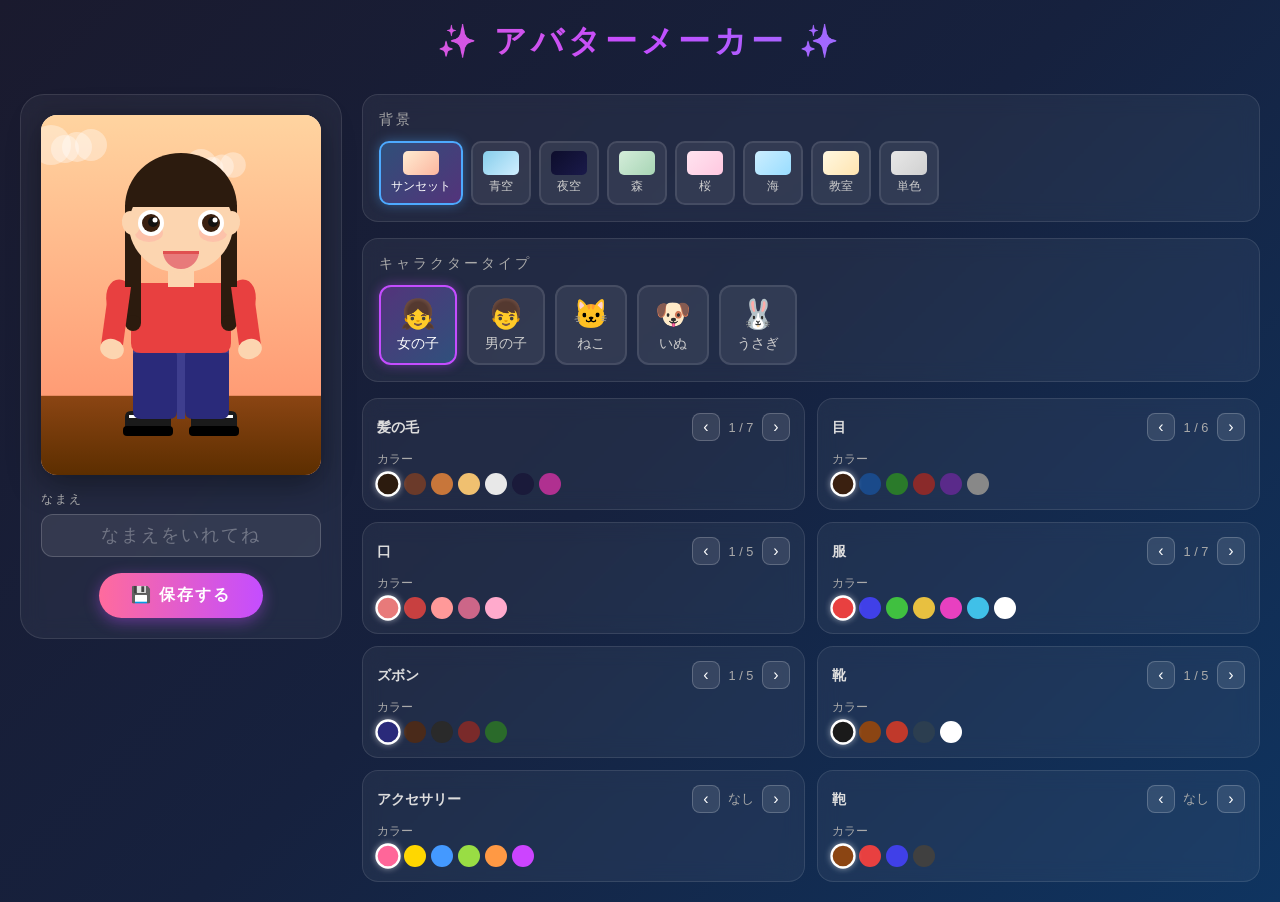
==== games/avatarCreator/index.html @ cb09e77c "Create index.html" ====
<!DOCTYPE html>
<html lang="ja">
<head>
<meta charset="UTF-8">
<meta name="viewport" content="width=device-width, initial-scale=1.0">
<title>アバターメーカー</title>
<style>
  * { box-sizing: border-box; margin: 0; padding: 0; }

  body {
    background: linear-gradient(135deg, #1a1a2e 0%, #16213e 50%, #0f3460 100%);
    min-height: 100vh;
    font-family: 'Segoe UI', 'Yu Gothic', sans-serif;
    color: #fff;
    overflow-x: hidden;
  }

  h1 {
    text-align: center;
    padding: 20px;
    font-size: 2rem;
    background: linear-gradient(90deg, #ff6b9d, #c44dff, #4daaff);
    -webkit-background-clip: text;
    -webkit-text-fill-color: transparent;
    background-clip: text;
    text-shadow: none;
    letter-spacing: 4px;
  }

  .main {
    display: flex;
    gap: 20px;
    padding: 10px 20px 20px;
    max-width: 1400px;
    margin: 0 auto;
    align-items: flex-start;
  }

  /* === AVATAR DISPLAY === */
  .avatar-panel {
    flex: 0 0 320px;
    background: rgba(255,255,255,0.05);
    border: 1px solid rgba(255,255,255,0.1);
    border-radius: 24px;
    padding: 20px;
    display: flex;
    flex-direction: column;
    align-items: center;
    gap: 16px;
    position: sticky;
    top: 20px;
    backdrop-filter: blur(10px);
  }

  #avatarCanvas {
    border-radius: 16px;
    background: linear-gradient(160deg, #ffecd2, #fcb69f);
    box-shadow: 0 8px 32px rgba(0,0,0,0.4);
    display: block;
  }

  .btn-save {
    background: linear-gradient(90deg, #ff6b9d, #c44dff);
    border: none;
    color: white;
    padding: 12px 32px;
    border-radius: 50px;
    cursor: pointer;
    font-size: 1rem;
    font-weight: bold;
    letter-spacing: 2px;
    transition: transform 0.2s, box-shadow 0.2s;
    box-shadow: 0 4px 15px rgba(196,77,255,0.4);
  }
  .btn-save:hover { transform: translateY(-2px); box-shadow: 0 6px 20px rgba(196,77,255,0.6); }

  .name-input-wrap {
    width: 100%;
    display: flex;
    flex-direction: column;
    gap: 6px;
  }
  .name-label {
    font-size: 0.78rem;
    letter-spacing: 2px;
    color: #aaa;
    text-transform: uppercase;
  }
  .name-input {
    width: 100%;
    background: rgba(255,255,255,0.08);
    border: 1.5px solid rgba(255,255,255,0.18);
    border-radius: 12px;
    color: #fff;
    font-size: 1.1rem;
    padding: 10px 14px;
    text-align: center;
    letter-spacing: 2px;
    outline: none;
    transition: border-color 0.2s, box-shadow 0.2s;
    font-family: 'Yu Gothic', 'Segoe UI', sans-serif;
  }
  .name-input:focus {
    border-color: #c44dff;
    box-shadow: 0 0 10px rgba(196,77,255,0.35);
  }
  .name-input::placeholder { color: rgba(255,255,255,0.3); }

  /* === CONTROLS === */
  .controls {
    flex: 1;
    display: flex;
    flex-direction: column;
    gap: 16px;
  }

  /* キャラクター種類 */
  .char-type-row {
    background: rgba(255,255,255,0.05);
    border: 1px solid rgba(255,255,255,0.1);
    border-radius: 16px;
    padding: 16px;
    backdrop-filter: blur(10px);
  }

  .section-title {
    font-size: 0.85rem;
    letter-spacing: 3px;
    color: #aaa;
    text-transform: uppercase;
    margin-bottom: 12px;
  }

  .char-buttons {
    display: flex;
    gap: 10px;
    flex-wrap: wrap;
  }

  .char-btn {
    display: flex;
    flex-direction: column;
    align-items: center;
    gap: 4px;
    padding: 10px 16px;
    background: rgba(255,255,255,0.07);
    border: 2px solid rgba(255,255,255,0.1);
    border-radius: 12px;
    cursor: pointer;
    transition: all 0.2s;
    color: #ccc;
    font-size: 0.85rem;
    min-width: 70px;
  }
  .char-btn .icon { font-size: 1.8rem; }
  .char-btn:hover { background: rgba(255,255,255,0.15); border-color: rgba(255,255,255,0.3); }
  .char-btn.active {
    background: linear-gradient(135deg, rgba(196,77,255,0.3), rgba(77,170,255,0.3));
    border-color: #c44dff;
    color: #fff;
    box-shadow: 0 0 12px rgba(196,77,255,0.4);
  }

  /* パーツパネル */
  .parts-grid {
    display: grid;
    grid-template-columns: 1fr 1fr;
    gap: 12px;
  }

  .part-section {
    background: rgba(255,255,255,0.05);
    border: 1px solid rgba(255,255,255,0.1);
    border-radius: 16px;
    padding: 14px;
    backdrop-filter: blur(10px);
  }

  .part-header {
    display: flex;
    justify-content: space-between;
    align-items: center;
    margin-bottom: 10px;
  }

  .part-name {
    font-size: 0.9rem;
    font-weight: bold;
    color: #ddd;
  }

  .part-nav {
    display: flex;
    align-items: center;
    gap: 6px;
  }

  .nav-btn {
    background: rgba(255,255,255,0.1);
    border: 1px solid rgba(255,255,255,0.2);
    color: #fff;
    width: 28px;
    height: 28px;
    border-radius: 8px;
    cursor: pointer;
    font-size: 1rem;
    display: flex;
    align-items: center;
    justify-content: center;
    transition: all 0.15s;
  }
  .nav-btn:hover { background: rgba(255,255,255,0.25); }

  .part-index {
    font-size: 0.8rem;
    color: #aaa;
    min-width: 30px;
    text-align: center;
  }

  /* 色選択 */
  .color-label {
    font-size: 0.75rem;
    color: #aaa;
    margin-top: 8px;
    margin-bottom: 5px;
  }

  .color-swatches {
    display: flex;
    flex-wrap: wrap;
    gap: 5px;
  }

  .swatch {
    width: 22px;
    height: 22px;
    border-radius: 50%;
    cursor: pointer;
    border: 2px solid transparent;
    transition: transform 0.15s, border-color 0.15s;
  }
  .swatch:hover { transform: scale(1.2); }
  .swatch.active { border-color: #fff; transform: scale(1.15); box-shadow: 0 0 6px rgba(255,255,255,0.5); }

  /* 背景セクション */
  .bg-section {
    background: rgba(255,255,255,0.05);
    border: 1px solid rgba(255,255,255,0.1);
    border-radius: 16px;
    padding: 16px;
    backdrop-filter: blur(10px);
  }
  .bg-buttons {
    display: flex;
    flex-wrap: wrap;
    gap: 8px;
  }
  .bg-btn {
    display: flex;
    flex-direction: column;
    align-items: center;
    gap: 3px;
    padding: 8px 10px;
    background: rgba(255,255,255,0.07);
    border: 2px solid rgba(255,255,255,0.1);
    border-radius: 10px;
    cursor: pointer;
    color: #ccc;
    font-size: 0.78rem;
    transition: all 0.2s;
    min-width: 60px;
  }
  .bg-btn .bg-prev {
    width: 36px;
    height: 24px;
    border-radius: 5px;
    display: block;
  }
  .bg-btn:hover { background: rgba(255,255,255,0.15); border-color: rgba(255,255,255,0.3); }
  .bg-btn.active {
    background: linear-gradient(135deg, rgba(77,170,255,0.3), rgba(196,77,255,0.3));
    border-color: #4daaff;
    color: #fff;
    box-shadow: 0 0 12px rgba(77,170,255,0.4);
  }
  .bg-solid-colors {
    display: flex;
    flex-wrap: wrap;
    gap: 6px;
    margin-top: 10px;
  }
</style>
</head>
<body>

<h1>✨ アバターメーカー ✨</h1>

<div class="main">
  <!-- アバタープレビュー -->
  <div class="avatar-panel">
    <canvas id="avatarCanvas" width="280" height="360"></canvas>
    <div class="name-input-wrap">
      <span class="name-label">なまえ</span>
      <input class="name-input" id="nameInput" type="text" maxlength="12" placeholder="なまえをいれてね">
    </div>
    <button class="btn-save" onclick="saveAvatar()">💾 保存する</button>
  </div>

  <!-- コントロール -->
  <div class="controls">
    <!-- 背景 -->
    <div class="bg-section">
      <div class="section-title">背景</div>
      <div class="bg-buttons" id="bgButtons"></div>
      <div class="bg-solid-colors" id="bgSolidColors" style="display:none"></div>
    </div>

    <!-- キャラクター種類 -->
    <div class="char-type-row">
      <div class="section-title">キャラクタータイプ</div>
      <div class="char-buttons">
        <button class="char-btn active" onclick="setCharType('girl',this)"><span class="icon">👧</span>女の子</button>
        <button class="char-btn" onclick="setCharType('boy',this)"><span class="icon">👦</span>男の子</button>
        <button class="char-btn" onclick="setCharType('cat',this)"><span class="icon">🐱</span>ねこ</button>
        <button class="char-btn" onclick="setCharType('dog',this)"><span class="icon">🐶</span>いぬ</button>
        <button class="char-btn" onclick="setCharType('rabbit',this)"><span class="icon">🐰</span>うさぎ</button>
      </div>
    </div>

    <!-- パーツ -->
    <div class="parts-grid" id="partsGrid"></div>
  </div>
</div>

<script>
// ===== DATA =====
const PARTS_DEF = [
  { id: 'hair',      label: '髪の毛',       count: 7, colors: ['#2c1b0e','#6b3a2a','#c8763a','#f0c070','#e8e8e8','#1a1a3a','#b03090'] },
  { id: 'eyes',      label: '目',           count: 6, colors: ['#3a2010','#1a4a8a','#2a7a2a','#8a2a2a','#5a2a8a','#888888'] },
  { id: 'mouth',     label: '口',           count: 5, colors: ['#e87a7a','#c84040','#ff9999','#cc6688','#ffaacc'] },
  { id: 'top',       label: '服',           count: 7, colors: ['#e84040','#4040e8','#40c040','#e8c040','#e840c0','#40c0e8','#ffffff'] },
  { id: 'bottom',    label: 'ズボン',       count: 5, colors: ['#2a2a7a','#4a2a1a','#2a2a2a','#7a2a2a','#2a6a2a'] },
  { id: 'shoes',     label: '靴',           count: 5, colors: ['#1a1a1a','#8b4513','#c0392b','#2c3e50','#ffffff'] },
  { id: 'accessory', label: 'アクセサリー', count: 6, colors: ['#ff6699','#ffd700','#4499ff','#99dd44','#ff9944','#cc44ff'] },
  { id: 'bag',       label: '鞄',           count: 4, colors: ['#8b4513','#e84040','#4040e8','#404040'] },
];

const BG_PRESETS = [
  { label: 'サンセット', grad: ['#ffecd2','#fcb69f'] },
  { label: '青空',       grad: ['#87ceeb','#d0eeff'] },
  { label: '夜空',       grad: ['#0d0d2b','#1a1a4a'] },
  { label: '森',         grad: ['#d4edda','#a8d5b5'] },
  { label: '桜',         grad: ['#ffe4f0','#ffc8e0'] },
  { label: '海',         grad: ['#cceeff','#99ddff'] },
  { label: '教室',       grad: ['#fff8e1','#ffe4b0'] },
  { label: '単色',       grad: ['#e8e8e8','#d0d0d0'] },
];

const BG_SOLID_COLORS = [
  '#ffffff','#fff0f5','#f0f0ff','#f0fff0','#fffce0','#e0f8ff','#ffe0e0','#f5e0ff',
  '#ffccdd','#ccddff','#ccffee','#ffffcc','#ddeeff','#ffddcc','#e8e8e8','#333344'
];

const state = {
  charType: 'girl',
  bg: { type: 0, solidIdx: 0 },
  parts: {}
};
PARTS_DEF.forEach(p => {
  state.parts[p.id] = { index: 0, colorIdx: 0 };
});

// ===== BACKGROUND UI =====
function buildBgUI() {
  const wrap = document.getElementById('bgButtons');
  BG_PRESETS.forEach((p, i) => {
    const btn = document.createElement('button');
    btn.className = 'bg-btn' + (i === 0 ? ' active' : '');
    btn.onclick = () => setBgType(i, btn);
    const prev = document.createElement('span');
    prev.className = 'bg-prev';
    prev.style.background = `linear-gradient(135deg, ${p.grad[0]}, ${p.grad[1]})`;
    btn.appendChild(prev);
    btn.appendChild(document.createTextNode(p.label));
    wrap.appendChild(btn);
  });

  const solidWrap = document.getElementById('bgSolidColors');
  BG_SOLID_COLORS.forEach((c, i) => {
    const sw = document.createElement('div');
    sw.className = 'swatch' + (i === 0 ? ' active' : '');
    sw.style.background = c;
    sw.style.border = '2px solid rgba(255,255,255,0.3)';
    sw.onclick = () => setBgSolid(i);
    solidWrap.appendChild(sw);
  });
}

function setBgType(idx, btn) {
  state.bg.type = idx;
  document.querySelectorAll('.bg-btn').forEach(b => b.classList.remove('active'));
  btn.classList.add('active');
  document.getElementById('bgSolidColors').style.display = (idx === 7) ? 'flex' : 'none';
  drawAvatar();
}

function setBgSolid(idx) {
  state.bg.solidIdx = idx;
  document.querySelectorAll('#bgSolidColors .swatch').forEach((s,i) => s.classList.toggle('active', i===idx));
  drawAvatar();
}

// ===== BUILD UI =====
function buildPartsUI() {
  const grid = document.getElementById('partsGrid');
  grid.innerHTML = '';
  PARTS_DEF.forEach(def => {
    const sec = document.createElement('div');
    sec.className = 'part-section';
    sec.innerHTML = `
      <div class="part-header">
        <span class="part-name">${def.label}</span>
        <div class="part-nav">
          <button class="nav-btn" onclick="changePart('${def.id}',-1)">&#8249;</button>
          <span class="part-index" id="idx-${def.id}">${partLabel(def.id, 0, def.count)}</span>
          <button class="nav-btn" onclick="changePart('${def.id}',1)">&#8250;</button>
        </div>
      </div>
      <div class="color-label">カラー</div>
      <div class="color-swatches" id="sw-${def.id}"></div>
    `;
    grid.appendChild(sec);

    const swDiv = sec.querySelector(`#sw-${def.id}`);
    def.colors.forEach((c, i) => {
      const sw = document.createElement('div');
      sw.className = 'swatch' + (i === 0 ? ' active' : '');
      sw.style.background = c;
      sw.onclick = () => setColor(def.id, i);
      swDiv.appendChild(sw);
    });
  });
}

const NONE_PARTS = new Set(['accessory','bag']);

function partLabel(id, idx, count) {
  if (NONE_PARTS.has(id) && idx === 0) return 'なし';
  if (NONE_PARTS.has(id)) return `${idx} / ${count - 1}`;
  return `${idx + 1} / ${count}`;
}

function changePart(id, dir) {
  const def = PARTS_DEF.find(p => p.id === id);
  state.parts[id].index = (state.parts[id].index + dir + def.count) % def.count;
  document.getElementById(`idx-${id}`).textContent = partLabel(id, state.parts[id].index, def.count);
  drawAvatar();
}

function setColor(id, idx) {
  state.parts[id].colorIdx = idx;
  const def = PARTS_DEF.find(p => p.id === id);
  const swatches = document.querySelectorAll(`#sw-${id} .swatch`);
  swatches.forEach((s, i) => s.classList.toggle('active', i === idx));
  drawAvatar();
}

function setCharType(type, btn) {
  state.charType = type;
  document.querySelectorAll('.char-btn').forEach(b => b.classList.remove('active'));
  btn.classList.add('active');
  drawAvatar();
}

// ===== DRAWING =====
const canvas = document.getElementById('avatarCanvas');
const ctx = canvas.getContext('2d');

function getColor(partId) {
  const def = PARTS_DEF.find(p => p.id === partId);
  return def.colors[state.parts[partId].colorIdx];
}

function drawAvatar() {
  const W = canvas.width, H = canvas.height;
  ctx.clearRect(0, 0, W, H);

  drawBackground(W, H);

  // Draw based on char type
  const type = state.charType;
  if (type === 'girl' || type === 'boy') drawHuman(type);
  else drawAnimal(type);

  drawName();
}

// ===== BACKGROUND DRAWING =====
function drawBackground(W, H) {
  const t = state.bg.type;

  function grad(c1, c2) {
    const g = ctx.createLinearGradient(0, 0, 0, H);
    g.addColorStop(0, c1); g.addColorStop(1, c2);
    ctx.fillStyle = g; ctx.fillRect(0, 0, W, H);
  }
  function cloud(x, y, s) {
    ctx.fillStyle = 'rgba(255,255,255,0.88)';
    [[0,0,s],[s*.7,s*.2,s*.7],[s*1.3,s*.1,s*.75],[s*2,0,s*.8]].forEach(([dx,dy,r])=>{
      ctx.beginPath(); ctx.arc(x+dx, y+dy, r, 0, Math.PI*2); ctx.fill();
    });
  }
  function ground(c1, c2, yStart) {
    const g = ctx.createLinearGradient(0, yStart, 0, H);
    g.addColorStop(0, c1); g.addColorStop(1, c2);
    ctx.fillStyle = g; ctx.fillRect(0, yStart, W, H - yStart);
  }

  switch(t) {
    case 0: // サンセット
      grad('#ffd4a0','#ff8c69');
      // 雲(夕焼け色)
      ctx.globalAlpha = 0.4;
      cloud(10, 30, 20); cloud(160, 50, 16);
      ctx.globalAlpha = 1;
      ground('#8b4513','#5c2e00', H*.78);
      break;

    case 1: // 青空
      grad('#87ceeb','#d0eeff');
      // 太陽
      ctx.fillStyle = '#ffe866';
      ctx.beginPath(); ctx.arc(230, 38, 26, 0, Math.PI*2); ctx.fill();
      ctx.strokeStyle = '#ffd700'; ctx.lineWidth = 2;
      for(let i=0;i<8;i++){
        const a=(i/8)*Math.PI*2;
        ctx.beginPath(); ctx.moveTo(230+32*Math.cos(a),38+32*Math.sin(a));
        ctx.lineTo(230+42*Math.cos(a),38+42*Math.sin(a)); ctx.stroke();
      }
      cloud(20, 36, 18); cloud(130, 52, 14); cloud(200, 25, 11);
      ground('#7ec850','#4a9e2a', H*.76);
      break;

    case 2: // 夜空
      grad('#0d0d2b','#1e2050');
      // 星
      for(let i=0;i<60;i++){
        const sx=Math.sin(i*137.5)*W*.5+W*.5;
        const sy=Math.cos(i*97.3)*H*.35+H*.15;
        const sr=Math.random()*1.4+0.4;
        ctx.fillStyle = `rgba(255,255,220,${0.5+Math.sin(i)*0.4})`;
        ctx.beginPath(); ctx.arc(sx,sy,sr,0,Math.PI*2); ctx.fill();
      }
      // 月
      ctx.fillStyle = '#fffde0';
      ctx.beginPath(); ctx.arc(220, 44, 28, 0, Math.PI*2); ctx.fill();
      ctx.fillStyle = '#1e2050';
      ctx.beginPath(); ctx.arc(232, 38, 24, 0, Math.PI*2); ctx.fill();
      ground('#0a1a0a','#142814', H*.78);
      break;

    case 3: // 森
      grad('#c8e6c9','#a5d6a7');
      // 木（背景）
      [[30,H*.65],[80,H*.58],[200,H*.62],[250,H*.56]].forEach(([tx,ty])=>{
        ctx.fillStyle = '#4a7c59';
        ctx.beginPath(); ctx.moveTo(tx,ty); ctx.lineTo(tx-20,ty+50); ctx.lineTo(tx+20,ty+50); ctx.closePath(); ctx.fill();
        ctx.beginPath(); ctx.moveTo(tx,ty-20); ctx.lineTo(tx-18,ty+20); ctx.lineTo(tx+18,ty+20); ctx.closePath(); ctx.fill();
        ctx.fillStyle = '#5d4037'; ctx.fillRect(tx-5,ty+48,10,22);
      });
      ground('#558b2f','#33691e', H*.78);
      break;

    case 4: // 桜
      grad('#ffe4f0','#ffd0e8');
      // 桜の木の幹
      ctx.fillStyle = '#7a5033';
      ctx.fillRect(W*.1-5, H*.45, 10, H*.35);
      ctx.fillRect(W*.1-5, H*.45, 30, 8);
      ctx.fillRect(W*.1-25, H*.52, 25, 7);
      // 花
      const petalC = ['#ffb7c5','#ff8fa3','#ffc8d5','#ff7090'];
      for(let i=0;i<30;i++){
        const px=Math.sin(i*83)*90+W*.13;
        const py=Math.cos(i*61)*50+H*.38;
        ctx.fillStyle = petalC[i%4];
        ctx.beginPath(); ctx.arc(px,py,6+Math.sin(i)*2,0,Math.PI*2); ctx.fill();
      }
      // 花びらが舞う
      for(let i=0;i<20;i++){
        const px=(i*47)%W*.9+15;
        const py=(i*73+20)%(H*.6)+20;
        ctx.fillStyle = 'rgba(255,180,200,0.7)';
        ctx.beginPath(); ctx.ellipse(px,py,4,2,i*0.5,0,Math.PI*2); ctx.fill();
      }
      ground('#a8d5a2','#7ab87a', H*.78);
      break;

    case 5: // 海
      grad('#87ceeb','#b3e5ff');
      // 太陽
      ctx.fillStyle = '#ffe566';
      ctx.beginPath(); ctx.arc(240, 42, 24, 0, Math.PI*2); ctx.fill();
      cloud(20, 40, 15); cloud(150, 28, 12);
      // 砂浜
      const sand = ctx.createLinearGradient(0,H*.72,0,H);
      sand.addColorStop(0,'#f4d59e'); sand.addColorStop(1,'#e8c076');
      ctx.fillStyle = sand; ctx.fillRect(0, H*.72, W, H*.28);
      // 波
      ctx.strokeStyle = 'rgba(255,255,255,0.7)'; ctx.lineWidth = 3;
      [H*.68, H*.72].forEach(wy=>{
        ctx.beginPath();
        for(let x=0;x<=W;x+=4) ctx.lineTo(x, wy+Math.sin(x*.08)*4);
        ctx.stroke();
      });
      // 海
      const sea = ctx.createLinearGradient(0,H*.55,0,H*.72);
      sea.addColorStop(0,'#29b6f6'); sea.addColorStop(1,'#0288d1');
      ctx.fillStyle = sea; ctx.fillRect(0, H*.55, W, H*.18);
      break;

    case 6: // 教室
      // 壁
      grad('#fff8e1','#ffe0b2');
      // 窓
      ctx.fillStyle = '#b3e5fc';
      roundRect(10, 30, 80, 80, 4); ctx.fill();
      ctx.strokeStyle = '#9ab'; ctx.lineWidth = 3;
      roundRect(10, 30, 80, 80, 4); ctx.stroke();
      ctx.beginPath(); ctx.moveTo(50,30); ctx.lineTo(50,110); ctx.stroke();
      ctx.beginPath(); ctx.moveTo(10,70); ctx.lineTo(90,70); ctx.stroke();
      // 窓の光
      ctx.fillStyle = 'rgba(255,255,200,0.3)';
      ctx.beginPath(); ctx.moveTo(90,30); ctx.lineTo(W*.6,H*.5); ctx.lineTo(W*.7,H*.5); ctx.lineTo(100,30); ctx.closePath(); ctx.fill();
      // 黒板
      ctx.fillStyle = '#2d5a27';
      roundRect(W*.3, 20, W*.65, 70, 4); ctx.fill();
      ctx.strokeStyle = '#4a8a44'; ctx.lineWidth = 2;
      roundRect(W*.3, 20, W*.65, 70, 4); ctx.stroke();
      ctx.fillStyle = 'rgba(255,255,255,0.8)';
      ctx.font = 'bold 11px Yu Gothic,sans-serif';
      ctx.textAlign = 'center'; ctx.fillText('ようこそ！', W*.62, 62);
      // 床
      const floor = ctx.createLinearGradient(0,H*.78,0,H);
      floor.addColorStop(0,'#d7a96d'); floor.addColorStop(1,'#c49055');
      ctx.fillStyle = floor; ctx.fillRect(0, H*.78, W, H*.22);
      // 床の線
      ctx.strokeStyle = 'rgba(180,130,80,0.5)'; ctx.lineWidth = 1;
      for(let i=1;i<4;i++){ ctx.beginPath(); ctx.moveTo(0,H*.78+i*(H*.22/4)); ctx.lineTo(W,H*.78+i*(H*.22/4)); ctx.stroke(); }
      break;

    case 7: // 単色
      ctx.fillStyle = BG_SOLID_COLORS[state.bg.solidIdx];
      ctx.fillRect(0, 0, W, H);
      break;
  }
}

function roundRect(x, y, w, h, r) {
  ctx.beginPath();
  ctx.moveTo(x+r, y);
  ctx.lineTo(x+w-r, y);
  ctx.quadraticCurveTo(x+w, y, x+w, y+r);
  ctx.lineTo(x+w, y+h-r);
  ctx.quadraticCurveTo(x+w, y+h, x+w-r, y+h);
  ctx.lineTo(x+r, y+h);
  ctx.quadraticCurveTo(x, y+h, x, y+h-r);
  ctx.lineTo(x, y+r);
  ctx.quadraticCurveTo(x, y, x+r, y);
  ctx.closePath();
}

const SKIN = '#fcd5b0';
const SKIN_DARK = '#e8a87c';

function drawHuman(type) {
  const cx = 140, W = 280;

  drawShoes(type);
  drawPants(type);
  drawTop(type);

  // 髪の毛（顔の後ろに回る部分）
  drawHairBack(type, cx);

  // ネック
  ctx.fillStyle = SKIN;
  ctx.fillRect(cx-13, 152, 26, 20);

  // 顔
  ctx.fillStyle = SKIN;
  ctx.beginPath();
  ctx.ellipse(cx, 110, 52, 48, 0, 0, Math.PI*2);
  ctx.fill();

  ctx.fillStyle = 'rgba(255,160,160,0.35)';
  ctx.beginPath(); ctx.ellipse(cx-32, 118, 14, 9, 0, 0, Math.PI*2); ctx.fill();
  ctx.beginPath(); ctx.ellipse(cx+32, 118, 14, 9, 0, 0, Math.PI*2); ctx.fill();

  ctx.fillStyle = SKIN;
  ctx.beginPath(); ctx.ellipse(cx-50, 108, 9, 12, -0.2, 0, Math.PI*2); ctx.fill();
  ctx.beginPath(); ctx.ellipse(cx+50, 108, 9, 12, 0.2, 0, Math.PI*2); ctx.fill();

  // 髪の毛（顔の前に出る部分）
  drawHairFront(type, cx);

  drawEyes(type, cx);
  drawMouth(type, cx);
  drawAccessory(cx);
  drawArms(type, cx);
  drawBag(cx);
}

function drawAnimal(type) {
  const cx = 140;
  const skinColor = type === 'cat' ? '#f5c8a0' : type === 'dog' ? '#bf7030' : '#f0d0e8';

  drawShoes(type);
  drawPants(type);
  drawTop(type);

  ctx.fillStyle = skinColor;
  ctx.fillRect(cx-12, 150, 24, 18);

  ctx.fillStyle = skinColor;
  ctx.beginPath();
  ctx.ellipse(cx, 108, 55, 55, 0, 0, Math.PI*2);
  ctx.fill();

  ctx.fillStyle = 'rgba(255,140,140,0.3)';
  ctx.beginPath(); ctx.ellipse(cx-34, 118, 14, 9, 0, 0, Math.PI*2); ctx.fill();
  ctx.beginPath(); ctx.ellipse(cx+34, 118, 14, 9, 0, 0, Math.PI*2); ctx.fill();

  drawAnimalEars(type, cx, skinColor);

  drawEyes(type, cx);
  drawAnimalFace(type, cx);
  drawAccessory(cx);
  drawArms(type, cx);
  drawTail(type, cx);
  drawBag(cx);
}

// ---- HAIR BACK (顔の後ろに回る部分、顔を描く前に描画) ----
function drawHairBack(type, cx) {
  const c = getColor('hair');
  const idx = state.parts['hair'].index;
  ctx.fillStyle = c;

  if (type === 'girl') {
    switch(idx) {
      case 0: // ロング - 両サイドを顔の後ろに
        ctx.fillRect(cx-56, 90, 16, 118);
        ctx.beginPath(); ctx.ellipse(cx-48, 208, 8, 8, 0, 0, Math.PI*2); ctx.fill();
        ctx.fillRect(cx+40, 90, 16, 118);
        ctx.beginPath(); ctx.ellipse(cx+48, 208, 8, 8, 0, 0, Math.PI*2); ctx.fill();
        break;
      case 1: // ツインテール - しっぽを後ろに
        ctx.fillRect(cx-63, 90, 18, 80);
        ctx.beginPath(); ctx.ellipse(cx-54, 170, 9, 9, 0, 0, Math.PI*2); ctx.fill();
        ctx.fillRect(cx+45, 90, 18, 80);
        ctx.beginPath(); ctx.ellipse(cx+54, 170, 9, 9, 0, 0, Math.PI*2); ctx.fill();
        break;
      case 3: // ポニーテール - テールを後ろに
        ctx.fillRect(cx-8, 54, 16, 82);
        ctx.beginPath(); ctx.ellipse(cx, 136, 12, 28, 0.2, 0, Math.PI*2); ctx.fill();
        break;
      case 4: // ウェーブロング - ウェーブを後ろに
        for(let s=-1;s<=1;s+=2) {
          for(let i=0;i<4;i++) {
            ctx.beginPath();
            ctx.ellipse(cx+s*49, 102+i*24, 11, 14, 0, 0, Math.PI*2);
            ctx.fill();
          }
        }
        break;
      case 6: // ストレートミディアム - サイドを後ろに
        ctx.fillRect(cx-55, 90, 16, 75);
        ctx.beginPath(); ctx.ellipse(cx-47, 165, 8, 8, 0, 0, Math.PI*2); ctx.fill();
        ctx.fillRect(cx+39, 90, 16, 75);
        ctx.beginPath(); ctx.ellipse(cx+47, 165, 8, 8, 0, 0, Math.PI*2); ctx.fill();
        break;
    }
  } else {
    // boy / animal - ロング系のみ後ろに
    switch(idx) {
      case 4: // ロングストレート
        ctx.fillRect(cx-55, 90, 15, 78);
        ctx.beginPath(); ctx.ellipse(cx-47, 168, 8, 8, 0, 0, Math.PI*2); ctx.fill();
        ctx.fillRect(cx+40, 90, 15, 78);
        ctx.beginPath(); ctx.ellipse(cx+47, 168, 8, 8, 0, 0, Math.PI*2); ctx.fill();
        break;
      case 5: // ウェーブ
        for(let s=-1;s<=1;s+=2) {
          for(let i=0;i<3;i++) {
            ctx.beginPath(); ctx.ellipse(cx+s*48, 100+i*22, 10, 13, 0, 0, Math.PI*2); ctx.fill();
          }
        }
        break;
    }
  }
}

// ---- HAIR FRONT (顔の上に乗る部分、顔を描いた後に描画) ----
function drawHairFront(type, cx) {
  const c = getColor('hair');
  const idx = state.parts['hair'].index;
  ctx.fillStyle = c;

  if (type === 'girl') {
    switch(idx) {
      case 0: // ロング - トップのみ
        ctx.beginPath(); ctx.ellipse(cx, 92, 56, 54, 0, Math.PI, Math.PI*2); ctx.fill();
        break;
      case 1: // ツインテール - トップ + クリップ
        ctx.beginPath(); ctx.ellipse(cx, 90, 56, 52, 0, Math.PI, Math.PI*2); ctx.fill();
        roundRect(cx-74, 88, 26, 18, 8); ctx.fill();
        roundRect(cx+48, 88, 26, 18, 8); ctx.fill();
        break;
      case 2: // ショート
        ctx.beginPath(); ctx.ellipse(cx, 90, 56, 52, 0, Math.PI, Math.PI*2); ctx.fill();
        ctx.fillRect(cx-55, 90, 18, 40);
        ctx.fillRect(cx+37, 90, 18, 40);
        break;
      case 3: // ポニーテール - トップ + 短いサイド
        ctx.beginPath(); ctx.ellipse(cx, 90, 56, 52, 0, Math.PI, Math.PI*2); ctx.fill();
        ctx.fillRect(cx-55, 90, 14, 28);
        ctx.fillRect(cx+41, 90, 14, 28);
        break;
      case 4: // ウェーブロング - トップのみ
        ctx.beginPath(); ctx.ellipse(cx, 90, 56, 54, 0, Math.PI, Math.PI*2); ctx.fill();
        break;
      case 5: // おだんご
        ctx.beginPath(); ctx.ellipse(cx, 90, 56, 52, 0, Math.PI, Math.PI*2); ctx.fill();
        ctx.beginPath(); ctx.arc(cx-28, 64, 22, 0, Math.PI*2); ctx.fill();
        ctx.beginPath(); ctx.arc(cx+28, 64, 22, 0, Math.PI*2); ctx.fill();
        break;
      case 6: // ストレートミディアム - トップのみ
        ctx.beginPath(); ctx.ellipse(cx, 90, 56, 54, 0, Math.PI, Math.PI*2); ctx.fill();
        break;
    }
  } else {
    switch(idx) {
      case 0: // ショート刈り上げ
        ctx.beginPath(); ctx.ellipse(cx, 90, 56, 50, 0, Math.PI, Math.PI*2); ctx.fill();
        ctx.fillRect(cx-55, 90, 12, 25);
        ctx.fillRect(cx+43, 90, 12, 25);
        break;
      case 1: // マッシュ
        ctx.beginPath(); ctx.ellipse(cx, 88, 58, 52, 0, Math.PI, Math.PI*2); ctx.fill();
        ctx.fillRect(cx-56, 88, 16, 32);
        ctx.fillRect(cx+40, 88, 16, 32);
        ctx.fillRect(cx-40, 56, 80, 18);
        break;
      case 2: // サイドパート
        ctx.beginPath(); ctx.ellipse(cx, 90, 56, 52, 0, Math.PI, Math.PI*2); ctx.fill();
        ctx.fillRect(cx-55, 90, 14, 28);
        ctx.fillRect(cx+41, 90, 14, 28);
        ctx.fillRect(cx-30, 56, 70, 20);
        break;
      case 3: // ツンツン
        ctx.beginPath(); ctx.ellipse(cx, 90, 56, 52, 0, Math.PI, Math.PI*2); ctx.fill();
        for(let i=-2;i<=2;i++) {
          ctx.beginPath();
          ctx.moveTo(cx+i*18-6, 72);
          ctx.lineTo(cx+i*18, 44+Math.abs(i)*6);
          ctx.lineTo(cx+i*18+6, 72);
          ctx.fill();
        }
        break;
      case 4: // ロングストレート - トップのみ
        ctx.beginPath(); ctx.ellipse(cx, 90, 56, 54, 0, Math.PI, Math.PI*2); ctx.fill();
        break;
      case 5: // ウェーブ - トップのみ
        ctx.beginPath(); ctx.ellipse(cx, 90, 56, 52, 0, Math.PI, Math.PI*2); ctx.fill();
        break;
      case 6: // 帽子風
        ctx.beginPath(); ctx.ellipse(cx, 90, 56, 52, 0, Math.PI, Math.PI*2); ctx.fill();
        roundRect(cx-64, 78, 128, 12, 4); ctx.fill();
        roundRect(cx-44, 42, 88, 40, 12); ctx.fill();
        break;
    }
  }
}

// ---- EYES ----
function drawEyes(type, cx) {
  const c = getColor('eyes');
  const idx = state.parts['eyes'].index;
  const y = 108;

  function drawOneEye(ex) {
    switch(idx) {
      case 0: // 丸目
        ctx.fillStyle = '#fff';
        ctx.beginPath(); ctx.ellipse(ex, y, 13, 13, 0, 0, Math.PI*2); ctx.fill();
        ctx.fillStyle = c;
        ctx.beginPath(); ctx.ellipse(ex, y, 9, 9, 0, 0, Math.PI*2); ctx.fill();
        ctx.fillStyle = '#111';
        ctx.beginPath(); ctx.ellipse(ex+2, y-1, 5, 5, 0, 0, Math.PI*2); ctx.fill();
        ctx.fillStyle = '#fff';
        ctx.beginPath(); ctx.ellipse(ex+4, y-3, 2.5, 2.5, 0, 0, Math.PI*2); ctx.fill();
        break;
      case 1: // キラキラ大目
        ctx.fillStyle = '#fff';
        ctx.beginPath(); ctx.ellipse(ex, y, 15, 16, 0, 0, Math.PI*2); ctx.fill();
        ctx.fillStyle = c;
        ctx.beginPath(); ctx.ellipse(ex, y+1, 11, 12, 0, 0, Math.PI*2); ctx.fill();
        ctx.fillStyle = '#000';
        ctx.beginPath(); ctx.ellipse(ex+2, y, 6, 7, 0, 0, Math.PI*2); ctx.fill();
        ctx.fillStyle = '#fff';
        ctx.beginPath(); ctx.ellipse(ex+4, y-4, 3, 3, 0, 0, Math.PI*2); ctx.fill();
        ctx.beginPath(); ctx.ellipse(ex-3, y+2, 2, 2, 0, 0, Math.PI*2); ctx.fill();
        break;
      case 2: // 細目
        ctx.fillStyle = '#fff';
        ctx.beginPath(); ctx.ellipse(ex, y, 13, 8, 0, 0, Math.PI*2); ctx.fill();
        ctx.fillStyle = c;
        ctx.beginPath(); ctx.ellipse(ex, y, 8, 6, 0, 0, Math.PI*2); ctx.fill();
        ctx.fillStyle = '#111';
        ctx.beginPath(); ctx.ellipse(ex+1, y-1, 4, 4, 0, 0, Math.PI*2); ctx.fill();
        ctx.fillStyle = '#fff';
        ctx.beginPath(); ctx.ellipse(ex+3, y-2, 2, 2, 0, 0, Math.PI*2); ctx.fill();
        break;
      case 3: // 三角目(クール)
        ctx.fillStyle = '#fff';
        ctx.beginPath();
        ctx.moveTo(ex-13, y+8);
        ctx.lineTo(ex+13, y+8);
        ctx.lineTo(ex+13, y-4);
        ctx.lineTo(ex, y-10);
        ctx.lineTo(ex-13, y-4);
        ctx.closePath(); ctx.fill();
        ctx.fillStyle = c;
        ctx.beginPath(); ctx.ellipse(ex, y+2, 8, 8, 0, 0, Math.PI*2); ctx.fill();
        ctx.fillStyle = '#111';
        ctx.beginPath(); ctx.ellipse(ex+2, y+1, 5, 5, 0, 0, Math.PI*2); ctx.fill();
        ctx.fillStyle = '#fff';
        ctx.beginPath(); ctx.ellipse(ex+4, y-1, 2, 2, 0, 0, Math.PI*2); ctx.fill();
        break;
      case 4: // 点目
        ctx.fillStyle = '#222';
        ctx.beginPath(); ctx.arc(ex, y, 7, 0, Math.PI*2); ctx.fill();
        ctx.fillStyle = '#fff';
        ctx.beginPath(); ctx.arc(ex+2, y-2, 2.5, 0, Math.PI*2); ctx.fill();
        break;
      case 5: // きりっと目
        ctx.fillStyle = '#fff';
        ctx.beginPath();
        ctx.moveTo(ex-13, y+6);
        ctx.lineTo(ex+2, y-6);
        ctx.lineTo(ex+13, y-1);
        ctx.lineTo(ex+13, y+8);
        ctx.lineTo(ex-13, y+8);
        ctx.closePath(); ctx.fill();
        ctx.fillStyle = c;
        ctx.beginPath(); ctx.ellipse(ex+1, y+2, 7, 7, 0, 0, Math.PI*2); ctx.fill();
        ctx.fillStyle = '#111';
        ctx.beginPath(); ctx.ellipse(ex+2, y+2, 5, 5, 0, 0, Math.PI*2); ctx.fill();
        ctx.strokeStyle = '#111'; ctx.lineWidth = 2.5;
        ctx.beginPath();
        ctx.moveTo(ex-13, y+6);
        ctx.lineTo(ex+2, y-6);
        ctx.lineTo(ex+13, y-1);
        ctx.stroke();
        ctx.fillStyle = '#fff';
        ctx.beginPath(); ctx.arc(ex+5, y-1, 2.5, 0, Math.PI*2); ctx.fill();
        break;
    }
  }
  drawOneEye(cx-30);
  drawOneEye(cx+30);
}

function drawStar(cx, cy, r1, r2, n, color) {
  ctx.fillStyle = color;
  ctx.beginPath();
  for(let i=0;i<n*2;i++) {
    const r = i%2===0 ? r2 : r1;
    const a = (i*Math.PI/n) - Math.PI/2;
    if(i===0) ctx.moveTo(cx+r*Math.cos(a), cy+r*Math.sin(a));
    else ctx.lineTo(cx+r*Math.cos(a), cy+r*Math.sin(a));
  }
  ctx.closePath(); ctx.fill();
}

// ---- MOUTH ----
function drawMouth(type, cx) {
  const c = getColor('mouth');
  const idx = state.parts['mouth'].index;
  const y = 136;

  ctx.strokeStyle = shadeColor(c, -40);
  ctx.lineWidth = 2;

  switch(idx) {
    case 0: // 笑顔
      ctx.fillStyle = c;
      ctx.beginPath();
      ctx.arc(cx, y, 18, 0, Math.PI);
      ctx.fill();
      ctx.fillStyle = '#e05050';
      ctx.fillRect(cx-18, y, 36, 3);
      break;
    case 1: // 小さい笑顔
      ctx.fillStyle = c;
      ctx.beginPath(); ctx.arc(cx, y+2, 11, 0, Math.PI); ctx.fill();
      break;
    case 2: // ニヤリ
      ctx.fillStyle = c;
      ctx.beginPath();
      ctx.moveTo(cx-20, y-2);
      ctx.quadraticCurveTo(cx, y+16, cx+20, y-2);
      ctx.lineTo(cx+20, y+4);
      ctx.quadraticCurveTo(cx, y+20, cx-20, y+4);
      ctx.closePath(); ctx.fill();
      break;
    case 3: // キャット口
      ctx.strokeStyle = c;
      ctx.lineWidth = 3;
      ctx.beginPath(); ctx.moveTo(cx, y); ctx.lineTo(cx, y+8);
      ctx.moveTo(cx, y+8); ctx.lineTo(cx-14, y+14);
      ctx.moveTo(cx, y+8); ctx.lineTo(cx+14, y+14);
      ctx.stroke();
      break;
    case 4: // びっくり口
      ctx.fillStyle = c;
      ctx.beginPath(); ctx.ellipse(cx, y+6, 14, 16, 0, 0, Math.PI*2); ctx.fill();
      break;
  }
}

// ---- TOP / 服 ----
function drawTop(type) {
  const c = getColor('top');
  const idx = state.parts['top'].index;
  const cx = 140;

  ctx.fillStyle = c;

  switch(idx) {
    case 0: // シンプルTシャツ
      roundRect(cx-50, 168, 100, 70, 10); ctx.fill();
      // sleeves
      ctx.beginPath(); ctx.ellipse(cx-58, 188, 16, 24, -0.3, 0, Math.PI*2); ctx.fill();
      ctx.beginPath(); ctx.ellipse(cx+58, 188, 16, 24, 0.3, 0, Math.PI*2); ctx.fill();
      break;
    case 1: // フーディー
      roundRect(cx-52, 165, 104, 75, 12); ctx.fill();
      ctx.beginPath(); ctx.ellipse(cx-60, 188, 17, 26, -0.3, 0, Math.PI*2); ctx.fill();
      ctx.beginPath(); ctx.ellipse(cx+60, 188, 17, 26, 0.3, 0, Math.PI*2); ctx.fill();
      // hood
      ctx.fillStyle = shadeColor(c, -20);
      ctx.beginPath();
      ctx.moveTo(cx-30, 170); ctx.quadraticCurveTo(cx, 148, cx+30, 170);
      ctx.lineTo(cx+26, 170); ctx.quadraticCurveTo(cx, 154, cx-26, 170);
      ctx.closePath(); ctx.fill();
      break;
    case 2: // ドレス
      ctx.beginPath();
      ctx.moveTo(cx-40, 168); ctx.lineTo(cx+40, 168);
      ctx.lineTo(cx+64, 238); ctx.lineTo(cx-64, 238);
      ctx.closePath(); ctx.fill();
      ctx.beginPath(); ctx.ellipse(cx-48, 186, 14, 22, -0.3, 0, Math.PI*2); ctx.fill();
      ctx.beginPath(); ctx.ellipse(cx+48, 186, 14, 22, 0.3, 0, Math.PI*2); ctx.fill();
      // ribbon
      ctx.fillStyle = shadeColor(c, 30);
      ctx.beginPath();
      ctx.moveTo(cx-10, 172); ctx.lineTo(cx-24, 160); ctx.lineTo(cx, 170); ctx.lineTo(cx+24, 160); ctx.lineTo(cx+10, 172); ctx.lineTo(cx, 164);
      ctx.closePath(); ctx.fill();
      break;
    case 3: // ジャケット
      roundRect(cx-52, 165, 104, 75, 10); ctx.fill();
      ctx.beginPath(); ctx.ellipse(cx-60, 188, 17, 26, -0.3, 0, Math.PI*2); ctx.fill();
      ctx.beginPath(); ctx.ellipse(cx+60, 188, 17, 26, 0.3, 0, Math.PI*2); ctx.fill();
      ctx.fillStyle = shadeColor(c, -25);
      ctx.fillRect(cx-8, 168, 16, 72);
      ctx.fillRect(cx-52, 165, 24, 40);
      ctx.fillRect(cx+28, 165, 24, 40);
      break;
    case 4: // ストライプシャツ
      roundRect(cx-50, 168, 100, 70, 10); ctx.fill();
      ctx.beginPath(); ctx.ellipse(cx-58, 188, 16, 24, -0.3, 0, Math.PI*2); ctx.fill();
      ctx.beginPath(); ctx.ellipse(cx+58, 188, 16, 24, 0.3, 0, Math.PI*2); ctx.fill();
      ctx.fillStyle = shadeColor(c, -30);
      for(let i=0;i<5;i++) {
        ctx.fillRect(cx-50, 174+i*14, 100, 5);
      }
      break;
    case 5: // セーラー服
      ctx.fillStyle = '#3050b0';
      roundRect(cx-52, 165, 104, 75, 10); ctx.fill();
      ctx.beginPath(); ctx.ellipse(cx-60, 188, 17, 26, -0.3, 0, Math.PI*2); ctx.fill();
      ctx.beginPath(); ctx.ellipse(cx+60, 188, 17, 26, 0.3, 0, Math.PI*2); ctx.fill();
      ctx.fillStyle = '#fff';
      ctx.fillRect(cx-52, 200, 104, 6);
      ctx.fillStyle = c;
      ctx.beginPath();
      ctx.moveTo(cx-30, 168); ctx.lineTo(cx, 200); ctx.lineTo(cx+30, 168);
      ctx.closePath(); ctx.fill();
      break;
    case 6: // タンクトップ
      roundRect(cx-38, 168, 76, 70, 10); ctx.fill();
      ctx.fillRect(cx-50, 168, 14, 16);
      ctx.fillRect(cx+36, 168, 14, 16);
      break;
  }
}

// ---- PANTS ----
function drawPants(type) {
  const c = getColor('bottom');
  const idx = state.parts['bottom'].index;
  const cx = 140;

  ctx.fillStyle = c;
  switch(idx) {
    case 0: // ジーンズ
      roundRect(cx-48, 232, 44, 72, 8); ctx.fill();
      roundRect(cx+4, 232, 44, 72, 8); ctx.fill();
      ctx.fillStyle = shadeColor(c, 20);
      ctx.fillRect(cx-48, 232, 96, 6);
      ctx.fillRect(cx-4, 232, 8, 72);
      break;
    case 1: // ショートパンツ
      roundRect(cx-48, 232, 44, 44, 8); ctx.fill();
      roundRect(cx+4, 232, 44, 44, 8); ctx.fill();
      ctx.fillStyle = shadeColor(c, 20);
      ctx.fillRect(cx-48, 232, 96, 5);
      ctx.fillRect(cx-4, 232, 8, 44);
      ctx.fillStyle = SKIN;
      ctx.fillRect(cx-45, 276, 38, 30);
      ctx.fillRect(cx+7, 276, 38, 30);
      break;
    case 2: // スカート
      ctx.beginPath();
      ctx.moveTo(cx-44, 234); ctx.lineTo(cx+44, 234);
      ctx.lineTo(cx+60, 300); ctx.lineTo(cx-60, 300);
      ctx.closePath(); ctx.fill();
      ctx.fillStyle = shadeColor(c, 15);
      ctx.fillRect(cx-44, 234, 88, 6);
      break;
    case 3: // カーゴパンツ
      roundRect(cx-48, 232, 44, 72, 8); ctx.fill();
      roundRect(cx+4, 232, 44, 72, 8); ctx.fill();
      ctx.fillStyle = shadeColor(c, -20);
      roundRect(cx-46, 254, 20, 18, 4); ctx.fill();
      roundRect(cx+26, 254, 20, 18, 4); ctx.fill();
      break;
    case 4: // レギンス
      roundRect(cx-42, 232, 38, 74, 6); ctx.fill();
      roundRect(cx+4, 232, 38, 74, 6); ctx.fill();
      ctx.strokeStyle = shadeColor(c, 30);
      ctx.lineWidth = 2;
      ctx.beginPath(); ctx.moveTo(cx-42, 260); ctx.lineTo(cx-4, 260); ctx.stroke();
      ctx.beginPath(); ctx.moveTo(cx+4, 260); ctx.lineTo(cx+42, 260); ctx.stroke();
      break;
  }
}

// ---- SHOES ----
function drawShoes(type) {
  const c = getColor('shoes');
  const idx = state.parts['shoes'].index;
  const cx = 140;

  ctx.fillStyle = c;
  const sole = shadeColor(c, -40);

  switch(idx) {
    case 0: // スニーカー
      roundRect(cx-56, 296, 46, 22, 6); ctx.fill();
      roundRect(cx+10, 296, 46, 22, 6); ctx.fill();
      ctx.fillStyle = sole;
      roundRect(cx-58, 311, 50, 10, 4); ctx.fill();
      roundRect(cx+8, 311, 50, 10, 4); ctx.fill();
      ctx.fillStyle = '#fff';
      ctx.fillRect(cx-52, 300, 36, 3);
      ctx.fillRect(cx+16, 300, 36, 3);
      break;
    case 1: // ブーツ
      roundRect(cx-52, 278, 38, 42, 6); ctx.fill();
      roundRect(cx+14, 278, 38, 42, 6); ctx.fill();
      ctx.fillStyle = sole;
      roundRect(cx-54, 312, 42, 10, 4); ctx.fill();
      roundRect(cx+12, 312, 42, 10, 4); ctx.fill();
      ctx.fillStyle = shadeColor(c, 20);
      ctx.fillRect(cx-50, 284, 32, 3);
      ctx.fillRect(cx+18, 284, 32, 3);
      break;
    case 2: // ヒール
      roundRect(cx-50, 295, 40, 18, 5); ctx.fill();
      roundRect(cx+10, 295, 40, 18, 5); ctx.fill();
      ctx.fillStyle = sole;
      roundRect(cx-51, 308, 20, 12, 3); ctx.fill();
      roundRect(cx+31, 308, 20, 12, 3); ctx.fill();
      ctx.fillRect(cx-43, 308, 4, 14);
      ctx.fillRect(cx+39, 308, 4, 14);
      break;
    case 3: // サンダル
      ctx.fillStyle = c;
      roundRect(cx-54, 308, 46, 12, 4); ctx.fill();
      roundRect(cx+8, 308, 46, 12, 4); ctx.fill();
      ctx.fillStyle = sole;
      roundRect(cx-56, 314, 50, 8, 3); ctx.fill();
      roundRect(cx+6, 314, 50, 8, 3); ctx.fill();
      ctx.strokeStyle = c; ctx.lineWidth = 4;
      ctx.beginPath(); ctx.moveTo(cx-44, 308); ctx.lineTo(cx-28, 295); ctx.stroke();
      ctx.beginPath(); ctx.moveTo(cx-20, 308); ctx.lineTo(cx-24, 295); ctx.stroke();
      ctx.beginPath(); ctx.moveTo(cx+36, 308); ctx.lineTo(cx+52, 295); ctx.stroke();
      ctx.beginPath(); ctx.moveTo(cx+20, 308); ctx.lineTo(cx+24, 295); ctx.stroke();
      break;
    case 4: // ローファー
      roundRect(cx-52, 298, 44, 20, 7); ctx.fill();
      roundRect(cx+8, 298, 44, 20, 7); ctx.fill();
      ctx.fillStyle = sole;
      roundRect(cx-54, 312, 48, 8, 3); ctx.fill();
      roundRect(cx+6, 312, 48, 8, 3); ctx.fill();
      ctx.fillStyle = shadeColor(c, 30);
      roundRect(cx-44, 299, 28, 8, 3); ctx.fill();
      roundRect(cx+16, 299, 28, 8, 3); ctx.fill();
      break;
  }
}

// ---- ARMS ----
function drawArms(type, cx) {
  const topColor = getColor('top');
  const idx = state.parts['top'].index;

  // Sleeve-less tops show skin
  const sleeveColor = (idx === 6) ? SKIN : topColor;

  ctx.fillStyle = sleeveColor;
  // left arm
  ctx.beginPath();
  ctx.moveTo(cx-50, 172); ctx.lineTo(cx-72, 172);
  ctx.lineTo(cx-80, 230); ctx.lineTo(cx-58, 230);
  ctx.closePath(); ctx.fill();
  // right arm
  ctx.beginPath();
  ctx.moveTo(cx+50, 172); ctx.lineTo(cx+72, 172);
  ctx.lineTo(cx+80, 230); ctx.lineTo(cx+58, 230);
  ctx.closePath(); ctx.fill();

  // hands
  ctx.fillStyle = SKIN;
  ctx.beginPath(); ctx.ellipse(cx-69, 234, 12, 10, 0.3, 0, Math.PI*2); ctx.fill();
  ctx.beginPath(); ctx.ellipse(cx+69, 234, 12, 10, -0.3, 0, Math.PI*2); ctx.fill();
}

// ---- ANIMAL EARS ----
function drawAnimalEars(type, cx, skin) {
  ctx.fillStyle = skin;
  if (type === 'cat') {
    // 三角耳
    ctx.beginPath(); ctx.moveTo(cx-50, 70); ctx.lineTo(cx-68, 28); ctx.lineTo(cx-28, 58); ctx.closePath(); ctx.fill();
    ctx.beginPath(); ctx.moveTo(cx+50, 70); ctx.lineTo(cx+68, 28); ctx.lineTo(cx+28, 58); ctx.closePath(); ctx.fill();
    ctx.fillStyle = '#ffb0c0';
    ctx.beginPath(); ctx.moveTo(cx-50, 66); ctx.lineTo(cx-64, 36); ctx.lineTo(cx-30, 60); ctx.closePath(); ctx.fill();
    ctx.beginPath(); ctx.moveTo(cx+50, 66); ctx.lineTo(cx+64, 36); ctx.lineTo(cx+30, 60); ctx.closePath(); ctx.fill();
  } else if (type === 'dog') {
    // ダックスフンドの長い垂れ耳
    ctx.beginPath(); ctx.ellipse(cx-60, 120, 20, 50, -0.15, 0, Math.PI*2); ctx.fill();
    ctx.beginPath(); ctx.ellipse(cx+60, 120, 20, 50, 0.15, 0, Math.PI*2); ctx.fill();
    ctx.fillStyle = shadeColor(skin, -25);
    ctx.beginPath(); ctx.ellipse(cx-60, 124, 12, 40, -0.15, 0, Math.PI*2); ctx.fill();
    ctx.beginPath(); ctx.ellipse(cx+60, 124, 12, 40, 0.15, 0, Math.PI*2); ctx.fill();
  } else if (type === 'rabbit') {
    // 長い耳
    ctx.beginPath(); ctx.ellipse(cx-30, 46, 13, 44, -0.15, 0, Math.PI*2); ctx.fill();
    ctx.beginPath(); ctx.ellipse(cx+30, 46, 13, 44, 0.15, 0, Math.PI*2); ctx.fill();
    ctx.fillStyle = '#ffb0c0';
    ctx.beginPath(); ctx.ellipse(cx-30, 46, 7, 36, -0.15, 0, Math.PI*2); ctx.fill();
    ctx.beginPath(); ctx.ellipse(cx+30, 46, 7, 36, 0.15, 0, Math.PI*2); ctx.fill();
  }
}

// ---- ANIMAL FACE ----
function drawAnimalFace(type, cx) {
  const y = 126;

  if (type === 'cat') {
    // 鼻
    ctx.fillStyle = '#ff9999';
    ctx.beginPath(); ctx.moveTo(cx, y); ctx.lineTo(cx-6, y+6); ctx.lineTo(cx+6, y+6); ctx.closePath(); ctx.fill();
    // ひげ
    ctx.strokeStyle = '#888'; ctx.lineWidth = 1.5;
    for(let s=-1;s<=1;s+=2) {
      ctx.beginPath(); ctx.moveTo(cx+s*8, y+10); ctx.lineTo(cx+s*36, y+6); ctx.stroke();
      ctx.beginPath(); ctx.moveTo(cx+s*8, y+14); ctx.lineTo(cx+s*36, y+14); ctx.stroke();
    }
    // 口
    ctx.strokeStyle = '#c06080'; ctx.lineWidth = 2;
    ctx.beginPath(); ctx.moveTo(cx, y+6); ctx.lineTo(cx, y+14); ctx.stroke();
    ctx.beginPath(); ctx.moveTo(cx, y+14); ctx.quadraticCurveTo(cx-10, y+20, cx-16, y+16); ctx.stroke();
    ctx.beginPath(); ctx.moveTo(cx, y+14); ctx.quadraticCurveTo(cx+10, y+20, cx+16, y+16); ctx.stroke();
  } else if (type === 'dog') {
    // ダックスフンドの長いマズル
    ctx.fillStyle = shadeColor('#bf7030', -15);
    ctx.beginPath(); ctx.ellipse(cx, y+14, 22, 16, 0, 0, Math.PI*2); ctx.fill();
    // 鼻（横長・大きめ）
    ctx.fillStyle = '#2a1a0a';
    ctx.beginPath(); ctx.ellipse(cx, y+5, 13, 9, 0, 0, Math.PI*2); ctx.fill();
    ctx.fillStyle = '#554433';
    ctx.beginPath(); ctx.ellipse(cx-4, y+3, 4, 3, 0, 0, Math.PI*2); ctx.fill();
    // 口（たれた感じ）
    ctx.strokeStyle = '#7a3a20'; ctx.lineWidth = 2.5;
    ctx.beginPath(); ctx.moveTo(cx, y+14); ctx.lineTo(cx, y+22); ctx.stroke();
    ctx.beginPath(); ctx.moveTo(cx, y+22); ctx.quadraticCurveTo(cx-14, y+30, cx-20, y+24); ctx.stroke();
    ctx.beginPath(); ctx.moveTo(cx, y+22); ctx.quadraticCurveTo(cx+14, y+30, cx+20, y+24); ctx.stroke();
  } else if (type === 'rabbit') {
    // 鼻
    ctx.fillStyle = '#ff99bb';
    ctx.beginPath(); ctx.ellipse(cx, y+2, 8, 6, 0, 0, Math.PI*2); ctx.fill();
    // ひげ
    ctx.strokeStyle = '#bbb'; ctx.lineWidth = 1.2;
    for(let s=-1;s<=1;s+=2) {
      ctx.beginPath(); ctx.moveTo(cx+s*10, y+8); ctx.lineTo(cx+s*34, y+2); ctx.stroke();
      ctx.beginPath(); ctx.moveTo(cx+s*10, y+12); ctx.lineTo(cx+s*34, y+12); ctx.stroke();
    }
    // 口
    ctx.strokeStyle = '#e080a0'; ctx.lineWidth = 2;
    ctx.beginPath(); ctx.moveTo(cx, y+8); ctx.lineTo(cx, y+16); ctx.stroke();
    ctx.beginPath(); ctx.moveTo(cx, y+16); ctx.quadraticCurveTo(cx-8, y+22, cx-14, y+18); ctx.stroke();
    ctx.beginPath(); ctx.moveTo(cx, y+16); ctx.quadraticCurveTo(cx+8, y+22, cx+14, y+18); ctx.stroke();
  }
}

// ---- TAIL ----
function drawTail(type, cx) {
  const skinColor = type === 'cat' ? '#f5c8a0' : type === 'dog' ? '#bf7030' : '#f0d0e8';
  ctx.fillStyle = skinColor;
  ctx.strokeStyle = shadeColor(skinColor, -20);
  ctx.lineWidth = 3;

  if (type === 'cat') {
    ctx.beginPath();
    ctx.moveTo(cx+50, 230);
    ctx.bezierCurveTo(cx+90, 220, cx+100, 190, cx+80, 175);
    ctx.bezierCurveTo(cx+70, 170, cx+68, 178, cx+72, 185);
    ctx.stroke();
    ctx.beginPath(); ctx.ellipse(cx+80, 174, 10, 8, -0.5, 0, Math.PI*2); ctx.fill();
  } else if (type === 'dog') {
    // ダックスフンドのしっぽ（上向きに立つ）
    ctx.lineWidth = 5;
    ctx.beginPath();
    ctx.moveTo(cx+48, 228);
    ctx.bezierCurveTo(cx+70, 220, cx+82, 200, cx+72, 180);
    ctx.stroke();
    ctx.lineWidth = 3;
  } else if (type === 'rabbit') {
    ctx.fillStyle = '#fff';
    ctx.beginPath(); ctx.ellipse(cx+52, 238, 10, 12, 0.3, 0, Math.PI*2); ctx.fill();
  }
}

// ---- ACCESSORY ----
function drawAccessory(cx) {
  const c = getColor('accessory');
  const idx = state.parts['accessory'].index;
  if (idx === 0) return;

  switch(idx) {
    case 1: { // リボン（右寄り）
      const rx = cx + 26;
      ctx.fillStyle = c;
      ctx.beginPath();
      ctx.moveTo(rx-4, 66); ctx.lineTo(rx-26, 52); ctx.lineTo(rx-22, 70); ctx.lineTo(rx-26, 82); ctx.lineTo(rx-4, 70);
      ctx.closePath(); ctx.fill();
      ctx.beginPath();
      ctx.moveTo(rx+4, 66); ctx.lineTo(rx+26, 52); ctx.lineTo(rx+22, 70); ctx.lineTo(rx+26, 82); ctx.lineTo(rx+4, 70);
      ctx.closePath(); ctx.fill();
      ctx.fillStyle = shadeColor(c, 20);
      ctx.beginPath(); ctx.ellipse(rx, 68, 7, 6, 0, 0, Math.PI*2); ctx.fill();
      break;
    }
    case 2: { // 花かんむり
      const fc = ['#ff6699','#ff9944','#ffdd44','#44cc88','#66aaff'];
      for(let i=0;i<9;i++) {
        const a = (i/9)*Math.PI*2 - Math.PI/2;
        const fx = cx + 50*Math.cos(a);
        const fy = 70 + 22*Math.sin(a);
        ctx.fillStyle = fc[i%fc.length];
        ctx.beginPath(); ctx.ellipse(fx, fy, 9, 8, a, 0, Math.PI*2); ctx.fill();
        ctx.fillStyle = '#ffffaa';
        ctx.beginPath(); ctx.ellipse(fx, fy, 4, 4, 0, 0, Math.PI*2); ctx.fill();
      }
      ctx.strokeStyle = '#55aa55'; ctx.lineWidth = 4;
      ctx.beginPath(); ctx.arc(cx, 70, 50, Math.PI+0.25, Math.PI*2-0.25); ctx.stroke();
      break;
    }
    case 3: { // メガネ
      ctx.strokeStyle = c; ctx.lineWidth = 3;
      ctx.fillStyle = 'rgba(180,220,255,0.22)';
      roundRect(cx-47, 100, 30, 22, 6); ctx.fill();
      roundRect(cx-47, 100, 30, 22, 6); ctx.stroke();
      roundRect(cx+17, 100, 30, 22, 6); ctx.fill();
      roundRect(cx+17, 100, 30, 22, 6); ctx.stroke();
      ctx.beginPath(); ctx.moveTo(cx-17, 111); ctx.lineTo(cx+17, 111); ctx.stroke();
      ctx.beginPath(); ctx.moveTo(cx-47, 107); ctx.lineTo(cx-60, 103); ctx.stroke();
      ctx.beginPath(); ctx.moveTo(cx+47, 107); ctx.lineTo(cx+60, 103); ctx.stroke();
      break;
    }
    case 4: { // ニット帽
      ctx.fillStyle = c;
      roundRect(cx-56, 38, 112, 48, 10); ctx.fill();
      ctx.fillStyle = shadeColor(c, -35);
      for(let i=0;i<3;i++) ctx.fillRect(cx-56, 46+i*13, 112, 6);
      ctx.fillStyle = shadeColor(c, 25);
      ctx.beginPath(); ctx.arc(cx, 38, 15, 0, Math.PI*2); ctx.fill();
      ctx.fillStyle = shadeColor(c, -20);
      ctx.beginPath(); ctx.arc(cx, 38, 7, 0, Math.PI*2); ctx.fill();
      break;
    }
    case 5: { // 王冠
      ctx.fillStyle = c;
      ctx.beginPath();
      ctx.moveTo(cx-48, 76); ctx.lineTo(cx-48, 48);
      ctx.lineTo(cx-26, 64); ctx.lineTo(cx, 42);
      ctx.lineTo(cx+26, 64); ctx.lineTo(cx+48, 48);
      ctx.lineTo(cx+48, 76);
      ctx.closePath(); ctx.fill();
      ctx.strokeStyle = shadeColor(c, -40); ctx.lineWidth = 2; ctx.stroke();
      [['#ff4444',cx-30,58],['#ffd700',cx,46],['#4444ff',cx+30,58]].forEach(([gc,gx,gy]) => {
        ctx.fillStyle = gc;
        ctx.beginPath(); ctx.ellipse(gx, gy, 5, 5, 0, 0, Math.PI*2); ctx.fill();
      });
      break;
    }
  }
}

// ---- BAG ----
function drawBag(cx) {
  const c = getColor('bag');
  const idx = state.parts['bag'].index;
  if (idx === 0) return;

  const dark = shadeColor(c, -35);

  switch(idx) {
    case 1: { // リュックサック
      ctx.fillStyle = c;
      roundRect(cx+40, 168, 38, 58, 9); ctx.fill();
      ctx.fillStyle = dark;
      ctx.fillRect(cx+44, 176, 30, 3); ctx.fillRect(cx+44, 184, 30, 3);
      ctx.strokeStyle = dark; ctx.lineWidth = 4;
      ctx.beginPath(); ctx.moveTo(cx+28, 172); ctx.quadraticCurveTo(cx+40, 176, cx+40, 220); ctx.stroke();
      ctx.fillStyle = shadeColor(c, -20);
      roundRect(cx+46, 198, 24, 20, 5); ctx.fill();
      ctx.fillStyle = '#ffd700';
      ctx.beginPath(); ctx.ellipse(cx+58, 208, 4, 3, 0, 0, Math.PI*2); ctx.fill();
      break;
    }
    case 2: { // ショルダーバッグ
      ctx.fillStyle = c;
      roundRect(cx+60, 210, 38, 32, 8); ctx.fill();
      ctx.fillStyle = dark; ctx.fillRect(cx+64, 210, 30, 3);
      ctx.strokeStyle = dark; ctx.lineWidth = 4;
      ctx.beginPath();
      ctx.moveTo(cx+60, 214); ctx.quadraticCurveTo(cx+28, 196, cx+18, 172); ctx.stroke();
      ctx.fillStyle = '#ffd700';
      ctx.beginPath(); ctx.ellipse(cx+79, 214, 4, 3, 0, 0, Math.PI*2); ctx.fill();
      break;
    }
    case 3: { // トートバッグ
      ctx.fillStyle = c;
      ctx.beginPath();
      ctx.moveTo(cx+52, 220); ctx.lineTo(cx+48, 260);
      ctx.lineTo(cx+98, 260); ctx.lineTo(cx+94, 220);
      ctx.closePath(); ctx.fill();
      ctx.fillStyle = dark; ctx.fillRect(cx+48, 218, 50, 5);
      ctx.strokeStyle = dark; ctx.lineWidth = 4;
      ctx.beginPath(); ctx.moveTo(cx+58, 220); ctx.quadraticCurveTo(cx+56, 202, cx+68, 202); ctx.stroke();
      ctx.beginPath(); ctx.moveTo(cx+84, 220); ctx.quadraticCurveTo(cx+86, 202, cx+74, 202); ctx.stroke();
      ctx.fillStyle = shadeColor(c, 18);
      roundRect(cx+56, 232, 32, 18, 4); ctx.fill();
      break;
    }
  }
}

// ---- HELPERS ----
function shadeColor(hex, amount) {
  hex = hex.replace(/^#/, '');
  if (hex.length === 3) hex = hex.split('').map(c=>c+c).join('');
  let r = parseInt(hex.substring(0,2),16);
  let g = parseInt(hex.substring(2,4),16);
  let b = parseInt(hex.substring(4,6),16);
  r = Math.max(0, Math.min(255, r+amount));
  g = Math.max(0, Math.min(255, g+amount));
  b = Math.max(0, Math.min(255, b+amount));
  return `rgb(${r},${g},${b})`;
}

function saveAvatar() {
  const link = document.createElement('a');
  link.download = `avatar_${Date.now()}.png`;
  link.href = canvas.toDataURL();
  link.click();
}

function drawName() {
  const name = document.getElementById('nameInput').value.trim();
  if (!name) return;

  const W = canvas.width;
  const H = canvas.height;
  const y = H - 18;

  // プレート背景
  const plateW = Math.min(W - 20, name.length * 22 + 48);
  const plateX = (W - plateW) / 2;
  const plateY = y - 22;

  ctx.fillStyle = 'rgba(30,10,60,0.72)';
  roundRect(plateX, plateY, plateW, 32, 10);
  ctx.fill();

  ctx.strokeStyle = 'rgba(196,77,255,0.7)';
  ctx.lineWidth = 1.5;
  roundRect(plateX, plateY, plateW, 32, 10);
  ctx.stroke();

  // テキスト
  ctx.font = 'bold 18px "Yu Gothic","Segoe UI",sans-serif';
  ctx.textAlign = 'center';
  ctx.textBaseline = 'middle';

  // グロー
  ctx.shadowColor = '#c44dff';
  ctx.shadowBlur = 8;
  ctx.fillStyle = '#fff';
  ctx.fillText(name, W / 2, plateY + 16);
  ctx.shadowBlur = 0;
}

// ===== INIT =====
buildBgUI();
buildPartsUI();
drawAvatar();
document.getElementById('nameInput').addEventListener('input', drawAvatar);
</script>
</body>
</html>
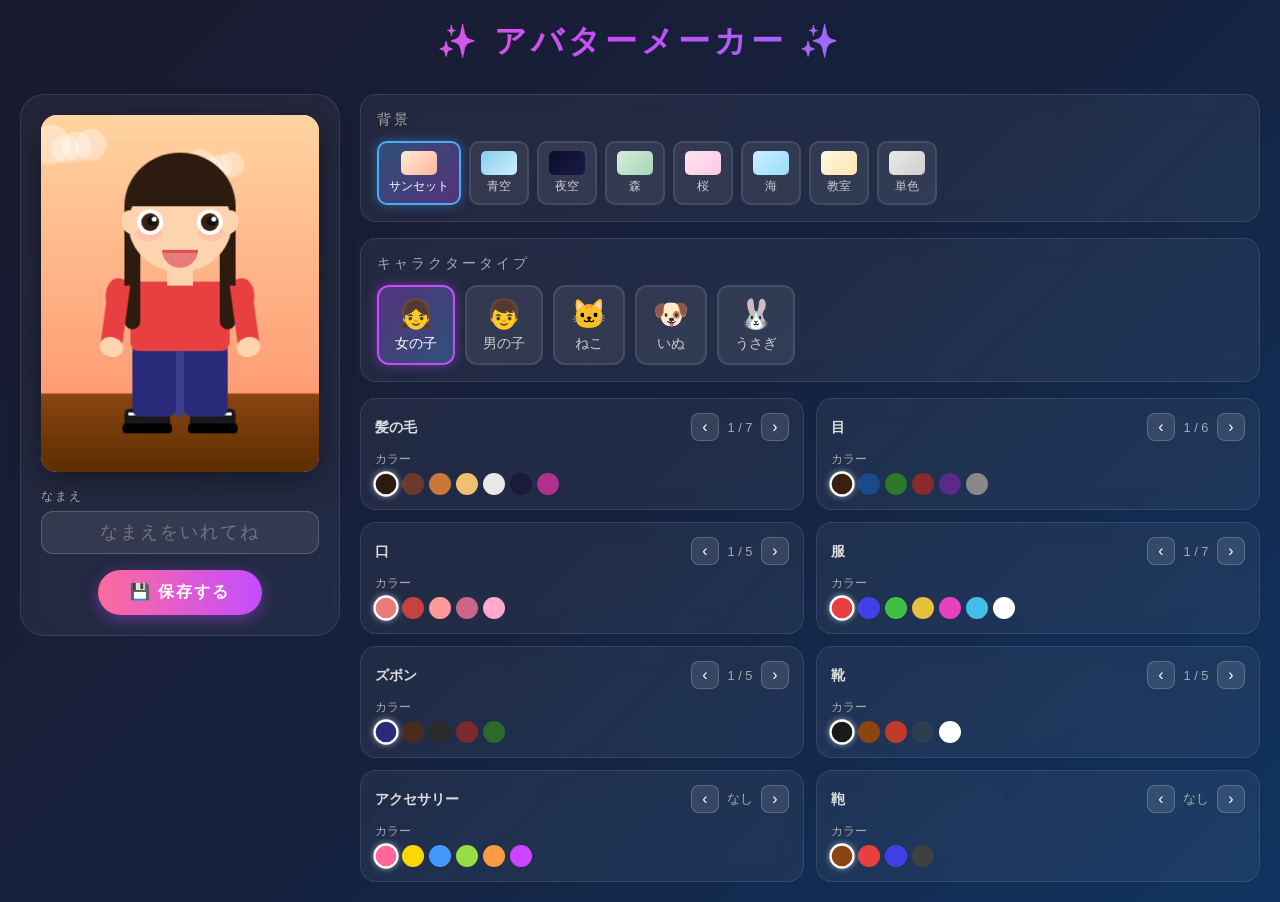
==== commit cecc147f: "Update index.html" ====
--- a/games/avatarCreator/index.html
+++ b/games/avatarCreator/index.html
@@ -290,6 +290,142 @@
     gap: 6px;
     margin-top: 10px;
   }
+
+  /* ─── タッチ最適化 ─── */
+  button {
+    touch-action: manipulation;
+    -webkit-tap-highlight-color: transparent;
+    user-select: none;
+  }
+
+  /* Canvas をCSSでスケール可能に */
+  #avatarCanvas {
+    max-width: 100%;
+    height: auto;
+  }
+
+  /* ─── タブレット・大型スマホ（〜 767px）─── */
+  @media (max-width: 767px) {
+    h1 {
+      font-size: 1.5rem;
+      padding: 14px 12px;
+      letter-spacing: 2px;
+    }
+
+    .main {
+      flex-direction: column;   /* 縦並びに切り替え */
+      padding: 8px 12px 24px;
+      gap: 14px;
+    }
+
+    .avatar-panel {
+      flex: none;
+      width: 100%;
+      position: static;         /* sticky 解除 */
+      flex-direction: row;      /* キャンバス と 入力を横並び */
+      flex-wrap: wrap;
+      justify-content: center;
+      align-items: flex-start;
+      gap: 14px;
+      padding: 14px 16px;
+    }
+
+    #avatarCanvas {
+      max-width: 200px;
+      flex-shrink: 0;
+    }
+
+    .name-input-wrap {
+      flex: 1;
+      min-width: 140px;
+    }
+
+    .btn-save {
+      width: 100%;
+      padding: 10px 20px;
+      font-size: 0.92rem;
+    }
+
+    .char-type-row,
+    .part-section,
+    .bg-section { padding: 12px; }
+
+    .section-title {
+      font-size: 0.8rem;
+      letter-spacing: 2px;
+      margin-bottom: 8px;
+    }
+
+    .nav-btn {
+      width: 34px;
+      height: 34px;
+      font-size: 1.1rem;
+      border-radius: 9px;
+    }
+
+    .swatch { width: 24px; height: 24px; }
+  }
+
+  /* ─── 標準スマホ（〜 480px）─── */
+  @media (max-width: 480px) {
+    h1 {
+      font-size: 1.25rem;
+      padding: 12px 10px;
+      letter-spacing: 1px;
+    }
+
+    .main { padding: 6px 10px 20px; gap: 10px; }
+
+    .avatar-panel {
+      padding: 12px;
+      gap: 10px;
+    }
+
+    #avatarCanvas { max-width: 170px; }
+
+    .name-input {
+      font-size: 1rem;
+      padding: 8px 10px;
+    }
+
+    /* パーツグリッドを1列に */
+    .parts-grid { grid-template-columns: 1fr; gap: 8px; }
+
+    .char-buttons { gap: 7px; }
+    .char-btn {
+      padding: 8px 10px;
+      min-width: 54px;
+      font-size: 0.78rem;
+    }
+    .char-btn .icon { font-size: 1.45rem; }
+
+    .bg-buttons { gap: 6px; }
+    .bg-btn {
+      padding: 6px 7px;
+      min-width: 48px;
+      font-size: 0.7rem;
+    }
+    .bg-btn .bg-prev { width: 28px; height: 18px; }
+
+    .part-section { padding: 10px 12px; }
+    .part-header { margin-bottom: 8px; }
+    .part-name { font-size: 0.82rem; }
+    .part-nav { gap: 4px; }
+    .part-index { font-size: 0.74rem; }
+
+    .color-label { font-size: 0.7rem; margin-top: 6px; margin-bottom: 4px; }
+    .color-swatches { gap: 4px; }
+    .swatch { width: 22px; height: 22px; }
+    .bg-solid-colors { gap: 5px; }
+  }
+
+  /* ─── 小型スマホ（〜 360px）─── */
+  @media (max-width: 360px) {
+    .avatar-panel { flex-direction: column; align-items: center; }
+    #avatarCanvas { max-width: 200px; }   /* 縦積みなら少し大きく */
+    .char-btn { min-width: 48px; padding: 7px 8px; }
+    .nav-btn { width: 30px; height: 30px; font-size: 1rem; }
+  }
 </style>
 </head>
 <body>
@@ -418,6 +554,7 @@
   PARTS_DEF.forEach(def => {
     const sec = document.createElement('div');
     sec.className = 'part-section';
+    sec.id = `sec-${def.id}`;
     sec.innerHTML = `
       <div class="part-header">
         <span class="part-name">${def.label}</span>
@@ -470,6 +607,9 @@
   state.charType = type;
   document.querySelectorAll('.char-btn').forEach(b => b.classList.remove('active'));
   btn.classList.add('active');
+  const isAnimal = type === 'cat' || type === 'dog' || type === 'rabbit';
+  const hairSec = document.getElementById('sec-hair');
+  if (hairSec) hairSec.style.display = isAnimal ? 'none' : '';
   drawAvatar();
 }
 
@@ -1540,6 +1680,12 @@
 // ===== INIT =====
 buildBgUI();
 buildPartsUI();
+// 初期タイプが動物なら髪の毛セクションを非表示
+(function() {
+  const isAnimal = state.charType === 'cat' || state.charType === 'dog' || state.charType === 'rabbit';
+  const hairSec = document.getElementById('sec-hair');
+  if (hairSec) hairSec.style.display = isAnimal ? 'none' : '';
+})();
 drawAvatar();
 document.getElementById('nameInput').addEventListener('input', drawAvatar);
 </script>
